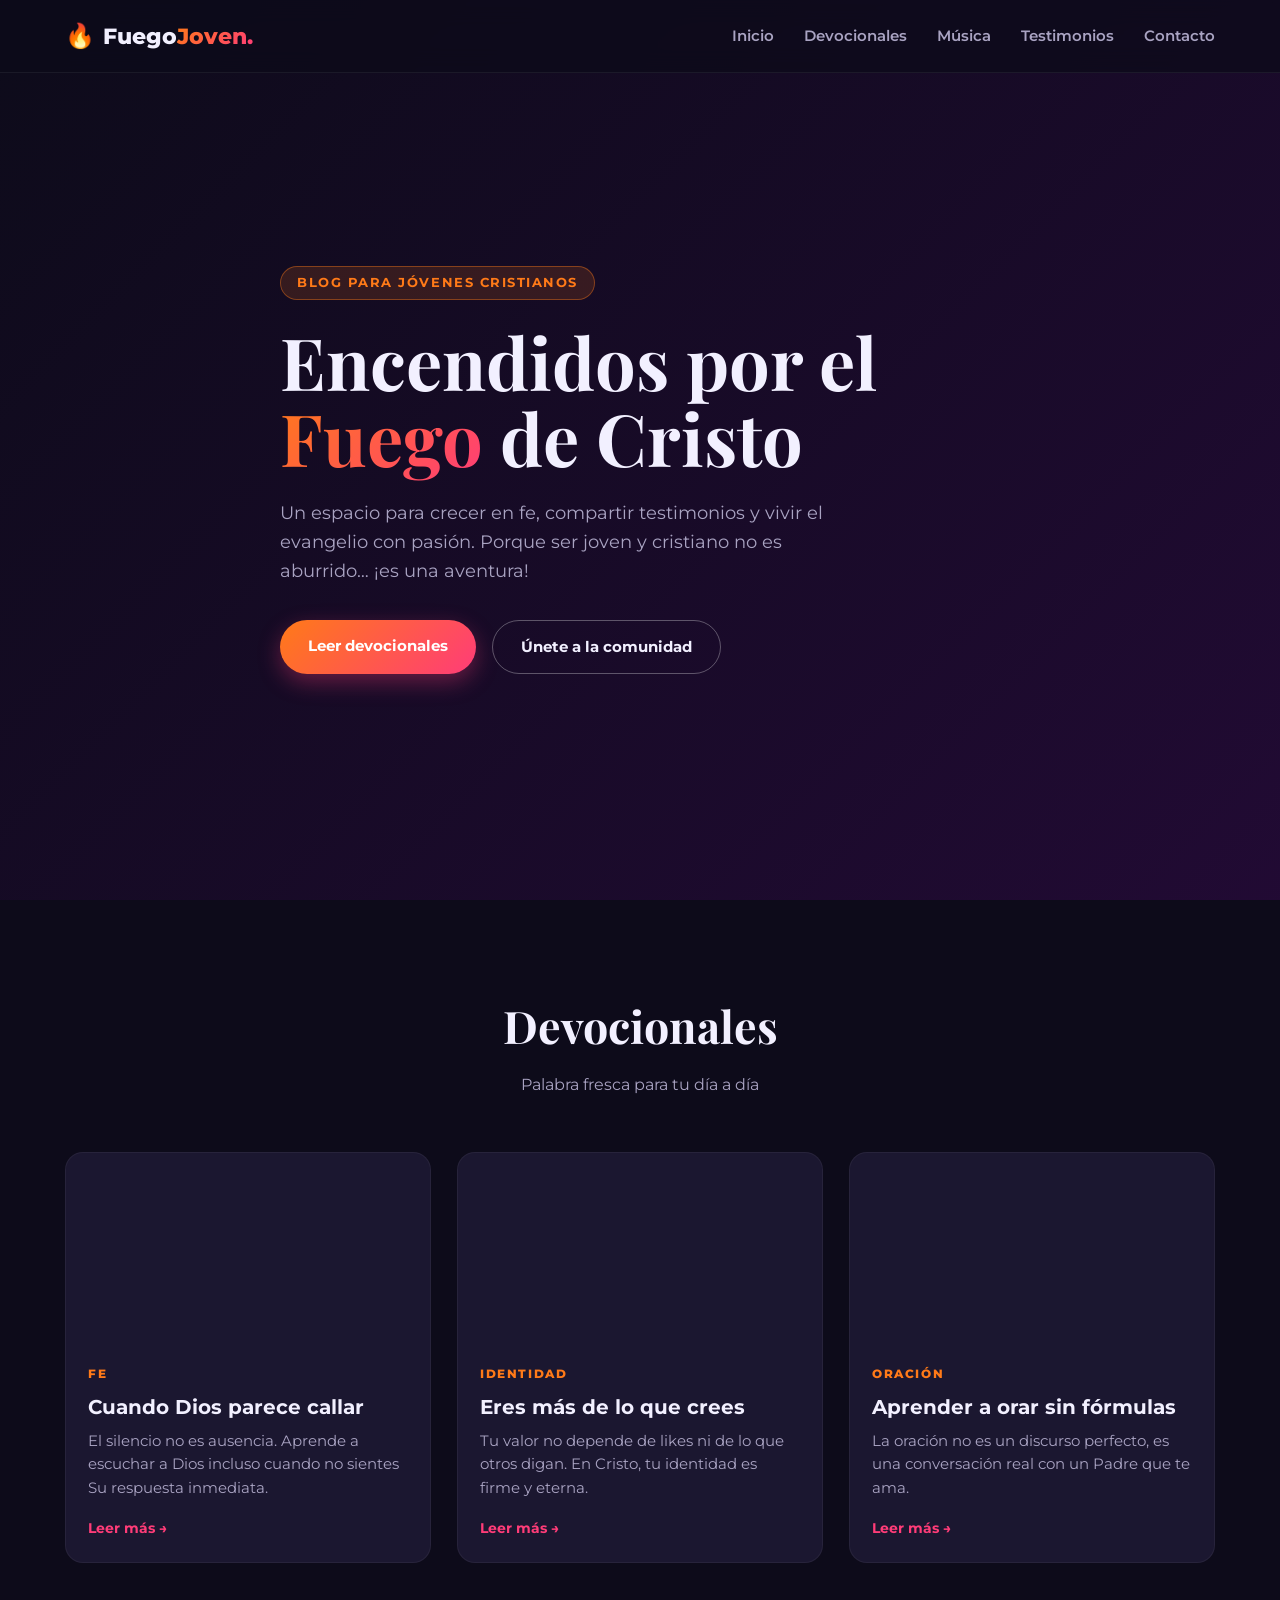
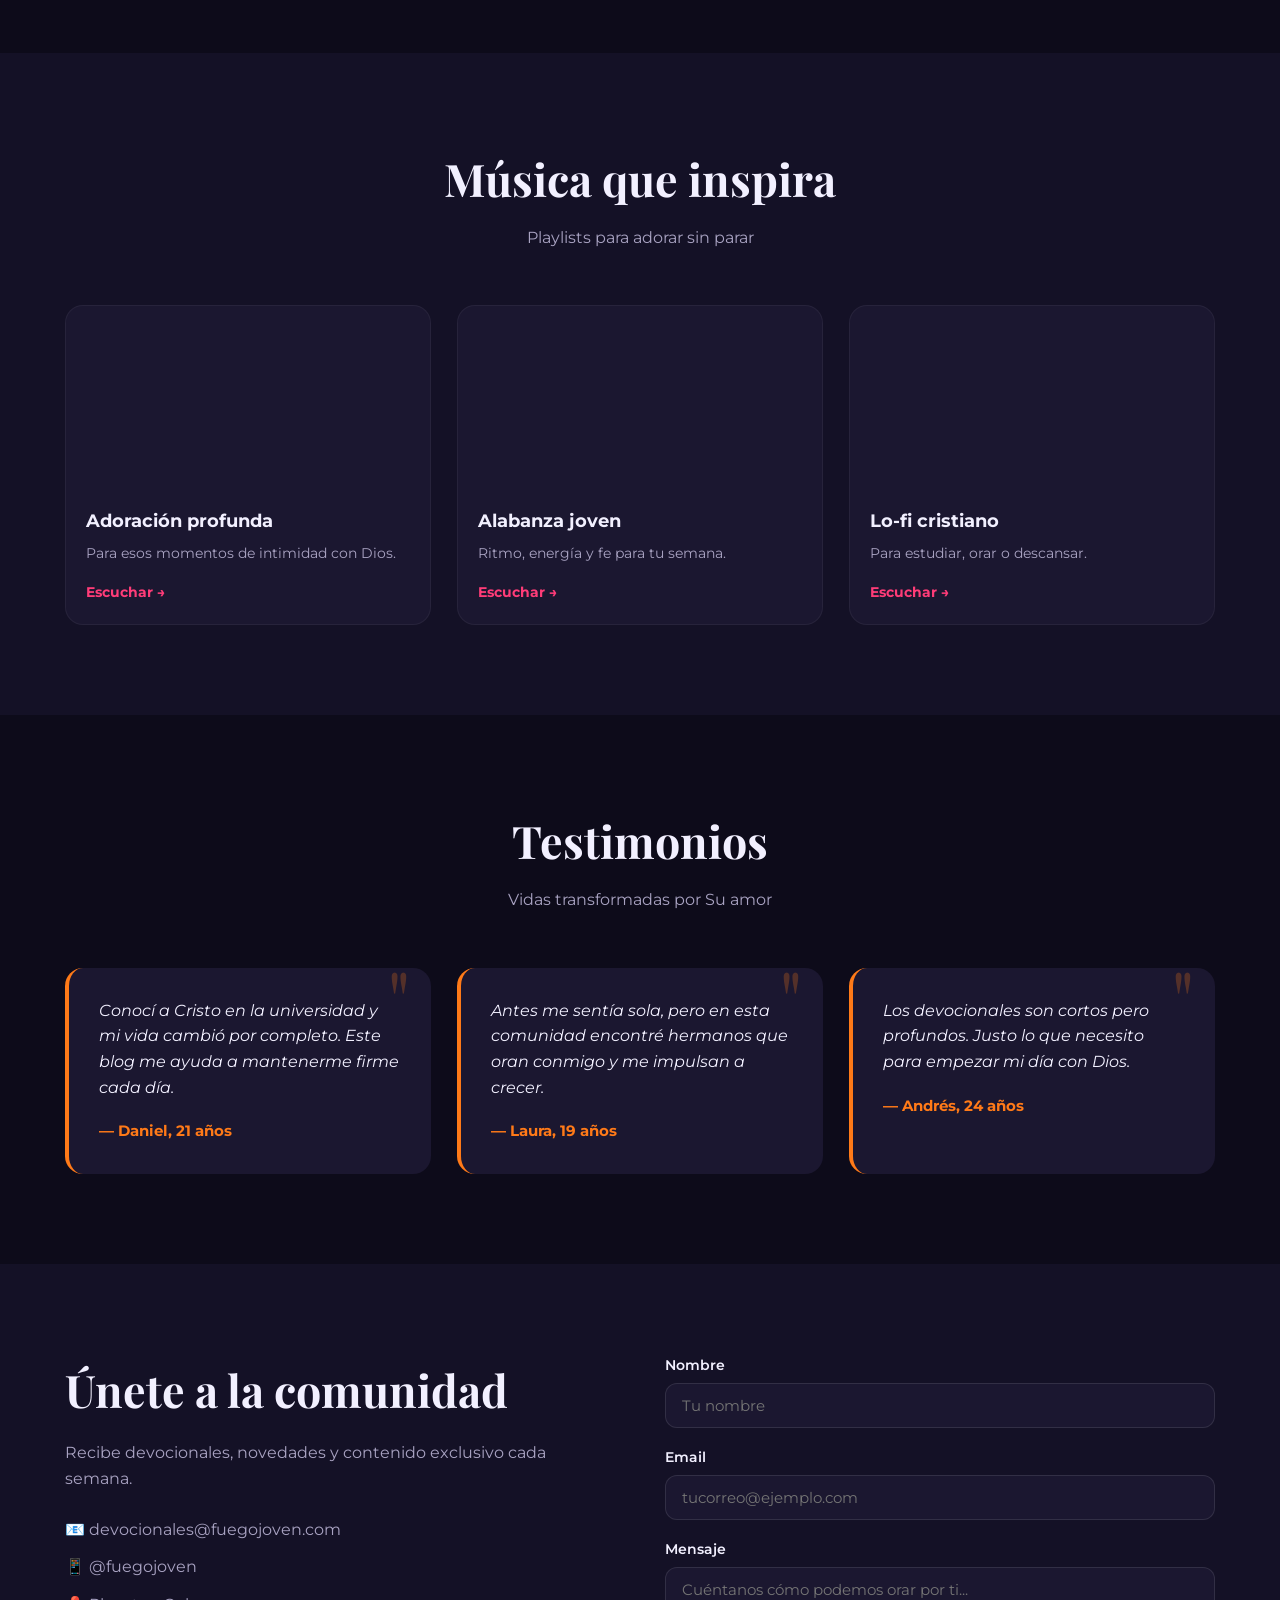
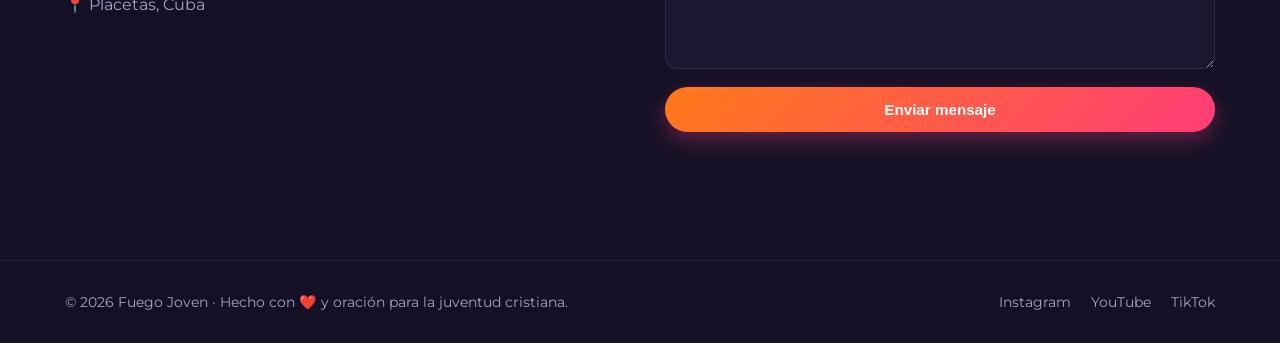
==== index.html @ 62aa9789 "subiendo" ====
<!DOCTYPE html>
<html lang="es">
<head>
  <meta charset="UTF-8" />
  <meta name="viewport" content="width=device-width, initial-scale=1.0" />
  <title>Fuego Joven | Blog Cristiano</title>
  <meta name="description" content="Blog para jóvenes cristianos apasionados por Cristo. Fe, música, devocionales y comunidad." />
  <link rel="preconnect" href="https://fonts.googleapis.com">
  <link href="https://fonts.googleapis.com/css2?family=Montserrat:wght@400;600;800&family=Playfair+Display:ital,wght@0,700;1,700&display=swap" rel="stylesheet">
  <link rel="stylesheet" href="css/styles.css" />
</head>
<body>

  <!-- ===== HEADER ===== -->
  <header class="header">
    <div class="container header__inner">
      <a href="#" class="logo">
        <span class="logo__icon">🔥</span>
        <span class="logo__text">Fuego<em>Joven.</em></span>
      </a>

      <nav class="nav" id="nav">
        <ul class="nav__list">
          <li><a href="#inicio">Inicio</a></li>
          <li><a href="#devocionales">Devocionales</a></li>
          <li><a href="#musica">Música</a></li>
          <li><a href="#testimonios">Testimonios</a></li>
          <li><a href="#contacto">Contacto</a></li>
        </ul>
      </nav>

      <button class="nav-toggle" id="navToggle" aria-label="Abrir menú">
        <span></span><span></span><span></span>
      </button>
    </div>
  </header>

  <!-- ===== HERO ===== -->
  <section class="hero" id="inicio">
    <div class="hero__overlay"></div>
    <div class="container hero__content">
      <p class="hero__tag">Blog para jóvenes cristianos</p>
      <h1 class="hero__title">Encendidos por el <span>Fuego</span> de Cristo</h1>
      <p class="hero__subtitle">
        Un espacio para crecer en fe, compartir testimonios y vivir el evangelio con pasión.
        Porque ser joven y cristiano no es aburrido… ¡es una aventura!
      </p>
      <div class="hero__actions">
        <a href="#devocionales" class="btn btn--primary">Leer devocionales</a>
        <a href="#contacto" class="btn btn--ghost">Únete a la comunidad</a>
      </div>
    </div>
  </section>

  <!-- ===== DEVOCIONALES ===== -->
  <section class="section" id="devocionales">
    <div class="container">
      <div class="section__head">
        <h2 class="section__title">Devocionales</h2>
        <p class="section__subtitle">Palabra fresca para tu día a día</p>
      </div>

      <div class="grid grid--cards" id="devocionalesGrid">
        <!-- Las tarjetas se cargan desde app.js -->
      </div>
    </div>
  </section>

  <!-- ===== MÚSICA ===== -->
  <section class="section section--alt" id="musica">
    <div class="container">
      <div class="section__head">
        <h2 class="section__title">Música que inspira</h2>
        <p class="section__subtitle">Playlists para adorar sin parar</p>
      </div>

      <div class="grid grid--music">
        <article class="music-card">
          <div class="music-card__cover" style="background-image:url('https://images.unsplash.com/photo-1511671782779-c97d3d27a1d4?w=600')"></div>
          <div class="music-card__body">
            <h3>Adoración profunda</h3>
            <p>Para esos momentos de intimidad con Dios.</p>
            <a href="#" class="link">Escuchar →</a>
          </div>
        </article>
        <article class="music-card">
          <div class="music-card__cover" style="background-image:url('https://images.unsplash.com/photo-1493225457124-a3eb161ffa5f?w=600')"></div>
          <div class="music-card__body">
            <h3>Alabanza joven</h3>
            <p>Ritmo, energía y fe para tu semana.</p>
            <a href="#" class="link">Escuchar →</a>
          </div>
        </article>
        <article class="music-card">
          <div class="music-card__cover" style="background-image:url('https://images.unsplash.com/photo-1470229722913-7c0e2dbbafd3?w=600')"></div>
          <div class="music-card__body">
            <h3>Lo-fi cristiano</h3>
            <p>Para estudiar, orar o descansar.</p>
            <a href="#" class="link">Escuchar →</a>
          </div>
        </article>
      </div>
    </div>
  </section>

  <!-- ===== TESTIMONIOS ===== -->
  <section class="section" id="testimonios">
    <div class="container">
      <div class="section__head">
        <h2 class="section__title">Testimonios</h2>
        <p class="section__subtitle">Vidas transformadas por Su amor</p>
      </div>

      <div class="testimonials" id="testimonials">
        <!-- Se generan desde app.js -->
      </div>
    </div>
  </section>

  <!-- ===== CONTACTO ===== -->
  <section class="section section--alt" id="contacto">
    <div class="container contact">
      <div class="contact__info">
        <h2 class="section__title">Únete a la comunidad</h2>
        <p>Recibe devocionales, novedades y contenido exclusivo cada semana.</p>
        <ul class="contact__list">
          <li>📧 devocionales@fuegojoven.com</li>
          <li>📱 @fuegojoven</li>
          <li>📍 Placetas, Cuba</li>
        </ul>
      </div>
      <form class="contact__form" id="contactForm">
        <label>
          Nombre
          <input type="text" name="nombre" placeholder="Tu nombre" required />
        </label>
        <label>
          Email
          <input type="email" name="email" placeholder="tucorreo@ejemplo.com" required />
        </label>
        <label>
          Mensaje
          <textarea name="mensaje" rows="4" placeholder="Cuéntanos cómo podemos orar por ti..." required></textarea>
        </label>
        <button type="submit" class="btn btn--primary">Enviar mensaje</button>
        <p class="form-message" id="formMessage"></p>
      </form>
    </div>
  </section>

  <!-- ===== FOOTER ===== -->
  <footer class="footer">
    <div class="container footer__inner">
      <p>© <span id="year"></span> Fuego Joven · Hecho con ❤️ y oración para la juventud cristiana.</p>
      <div class="footer__socials">
        <a href="#">Instagram</a>
        <a href="#">YouTube</a>
        <a href="#">TikTok</a>
      </div>
    </div>
  </footer>

  <script src="js/app.js"></script>
</body>
</html>
---- css/styles.css ----
/* ===== RESET & VARIABLES ===== */
*, *::before, *::after { margin: 0; padding: 0; box-sizing: border-box; }

:root {
  --bg: #0d0b1a;
  --bg-alt: #141126;
  --surface: #1b1730;
  --text: #f2f0ff;
  --muted: #a9a3c2;
  --primary: #ff7a18;
  --primary-2: #ff3c78;
  --accent: #6a5acd;
  --gradient: linear-gradient(135deg, #ff7a18, #ff3c78);
  --radius: 18px;
  --shadow: 0 12px 30px rgba(0,0,0,.35);
  --font-body: 'Montserrat', sans-serif;
  --font-display: 'Playfair Display', serif;
}

html { scroll-behavior: smooth; }

body {
  font-family: var(--font-body);
  background: var(--bg);
  color: var(--text);
  line-height: 1.6;
  overflow-x: hidden;
}

.container { width: min(1150px, 92%); margin: 0 auto; }
a { color: inherit; text-decoration: none; }
img { max-width: 100%; display: block; }

/* ===== HEADER ===== */
.header {
  position: fixed; top: 0; left: 0; right: 0; z-index: 100;
  background: rgba(13,11,26,.75);
  backdrop-filter: blur(12px);
  border-bottom: 1px solid rgba(255,255,255,.06);
}
.header__inner {
  display: flex; justify-content: space-between; align-items: center;
  height: 72px;
}
.logo { display: flex; align-items: center; gap: 8px; font-weight: 800; font-size: 1.35rem; }
.logo__icon { font-size: 1.5rem; }
.logo__text em { font-style: normal; background: var(--gradient); -webkit-background-clip: text; background-clip: text; color: transparent; }

.nav__list { display: flex; gap: 30px; list-style: none; }
.nav__list a { color: var(--muted); font-weight: 600; font-size: .95rem; transition: color .25s; }
.nav__list a:hover { color: var(--primary); }

.nav-toggle {
  display: none; background: none; border: none; cursor: pointer;
  flex-direction: column; gap: 5px; padding: 6px;
}
.nav-toggle span { width: 26px; height: 2.5px; background: var(--text); border-radius: 2px; transition: .3s; }

/* ===== HERO ===== */
.hero {
  min-height: 100vh;
  display: flex; align-items: center;
  position: relative;
  background: url('https://images.unsplash.com/photo-1519681393784-d120267933ba?w=1600') center/cover no-repeat;
}
.hero__overlay {
  position: absolute; inset: 0;
  background: linear-gradient(135deg, rgba(13,11,26,.92), rgba(40,10,60,.75));
}
.hero__content {
  position: relative; z-index: 2;
  padding-top: 120px; padding-bottom: 80px;
  max-width: 720px;
}
.hero__tag {
  display: inline-block;
  background: rgba(255,122,24,.15);
  border: 1px solid rgba(255,122,24,.4);
  color: var(--primary);
  padding: 6px 16px; border-radius: 999px;
  font-size: .8rem; font-weight: 700; letter-spacing: .12em; text-transform: uppercase;
  margin-bottom: 24px;
}
.hero__title {
  font-family: var(--font-display);
  font-size: clamp(2.4rem, 6vw, 4.5rem);
  line-height: 1.05; margin-bottom: 22px;
}
.hero__title span {
  background: var(--gradient);
  -webkit-background-clip: text; background-clip: text; color: transparent;
}
.hero__subtitle {
  color: var(--muted); font-size: 1.15rem; max-width: 560px; margin-bottom: 34px;
}
.hero__actions { display: flex; gap: 16px; flex-wrap: wrap; }

/* ===== BOTONES ===== */
.btn {
  display: inline-block; padding: 14px 28px; border-radius: 999px;
  font-weight: 700; font-size: .95rem; cursor: pointer; border: none;
  transition: transform .25s, box-shadow .25s, background .25s;
}
.btn--primary { background: var(--gradient); color: #fff; box-shadow: 0 8px 22px rgba(255,60,120,.35); }
.btn--primary:hover { transform: translateY(-3px); box-shadow: 0 12px 30px rgba(255,60,120,.5); }
.btn--ghost { border: 1.5px solid rgba(255,255,255,.3); color: var(--text); background: transparent; }
.btn--ghost:hover { background: rgba(255,255,255,.08); }

/* ===== SECCIONES ===== */
.section { padding: 90px 0; }
.section--alt { background: var(--bg-alt); }
.section__head { text-align: center; margin-bottom: 55px; }
.section__title {
  font-family: var(--font-display);
  font-size: clamp(1.9rem, 4vw, 2.8rem);
  margin-bottom: 10px;
}
.section__subtitle { color: var(--muted); }

/* ===== CARDS DEVOCIONALES ===== */
.grid--cards {
  display: grid; gap: 26px;
  grid-template-columns: repeat(auto-fit, minmax(280px, 1fr));
}
.card {
  background: var(--surface);
  border-radius: var(--radius);
  overflow: hidden;
  border: 1px solid rgba(255,255,255,.05);
  transition: transform .3s, box-shadow .3s;
  display: flex; flex-direction: column;
}
.card:hover { transform: translateY(-8px); box-shadow: var(--shadow); }
.card__img {
  height: 190px; background-size: cover; background-position: center;
  position: relative;
}
.card__img::after {
  content: ''; position: absolute; inset: 0;
  background: linear-gradient(to top, var(--surface), transparent 60%);
}
.card__body { padding: 22px; display: flex; flex-direction: column; gap: 10px; flex: 1; }
.card__category {
  font-size: .72rem; font-weight: 800; letter-spacing: .14em;
  text-transform: uppercase; color: var(--primary);
}
.card__title { font-size: 1.25rem; font-weight: 700; line-height: 1.3; }
.card__text { color: var(--muted); font-size: .93rem; flex: 1; }
.link {
  display: inline-block; font-weight: 700; color: var(--primary-2);
  font-size: .9rem; margin-top: 6px; transition: transform .25s;
}
.link:hover { transform: translateX(5px); }

/* ===== MÚSICA ===== */
.grid--music {
  display: grid; gap: 26px;
  grid-template-columns: repeat(auto-fit, minmax(260px, 1fr));
}
.music-card {
  background: var(--surface); border-radius: var(--radius); overflow: hidden;
  border: 1px solid rgba(255,255,255,.05); transition: transform .3s;
}
.music-card:hover { transform: translateY(-6px); }
.music-card__cover { height: 180px; background-size: cover; background-position: center; }
.music-card__body { padding: 20px; }
.music-card__body h3 { margin-bottom: 6px; font-size: 1.15rem; }
.music-card__body p { color: var(--muted); font-size: .9rem; margin-bottom: 10px; }

/* ===== TESTIMONIOS ===== */
.testimonials {
  display: grid; gap: 26px;
  grid-template-columns: repeat(auto-fit, minmax(280px, 1fr));
}
.testimonial {
  background: var(--surface); border-radius: var(--radius);
  padding: 30px; border-left: 4px solid var(--primary);
  position: relative;
}
.testimonial::before {
  content: '"'; font-family: var(--font-display);
  font-size: 5rem; color: var(--primary); opacity: .25;
  position: absolute; top: -10px; right: 20px; line-height: 1;
}
.testimonial__text { color: var(--text); font-style: italic; margin-bottom: 18px; }
.testimonial__author { font-weight: 700; color: var(--primary); font-size: .95rem; }

/* ===== CONTACTO ===== */
.contact {
  display: grid; gap: 50px; align-items: start;
  grid-template-columns: 1fr 1fr;
}
.contact__info p { color: var(--muted); margin: 15px 0 25px; }
.contact__list { list-style: none; display: flex; flex-direction: column; gap: 12px; color: var(--muted); }

.contact__form { display: flex; flex-direction: column; gap: 18px; }
.contact__form label { display: flex; flex-direction: column; gap: 6px; font-size: .9rem; font-weight: 600; }
.contact__form input, .contact__form textarea {
  background: var(--surface); border: 1px solid rgba(255,255,255,.1);
  border-radius: 12px; padding: 12px 16px; color: var(--text);
  font-family: inherit; font-size: .95rem; resize: vertical;
  transition: border-color .25s;
}
.contact__form input:focus, .contact__form textarea:focus {
  outline: none; border-color: var(--primary);
}
.form-message { font-size: .9rem; color: var(--primary); min-height: 20px; }

/* ===== FOOTER ===== */
.footer { background: var(--bg-alt); padding: 30px 0; border-top: 1px solid rgba(255,255,255,.06); }
.footer__inner {
  display: flex; justify-content: space-between; flex-wrap: wrap; gap: 15px;
  color: var(--muted); font-size: .88rem;
}
.footer__socials { display: flex; gap: 20px; }
.footer__socials a { transition: color .25s; }
.footer__socials a:hover { color: var(--primary); }

/* ===== RESPONSIVE ===== */
@media (max-width: 850px) {
  .contact { grid-template-columns: 1fr; }
}

@media (max-width: 720px) {
  .nav-toggle { display: flex; }
  .nav {
    position: fixed; top: 72px; left: 0; right: 0;
    background: var(--bg-alt);
    max-height: 0; overflow: hidden; transition: max-height .4s ease;
  }
  .nav.open { max-height: 400px; }
  .nav__list { flex-direction: column; padding: 20px 8%; gap: 18px; }
  .hero__content { padding-top: 100px; }
}
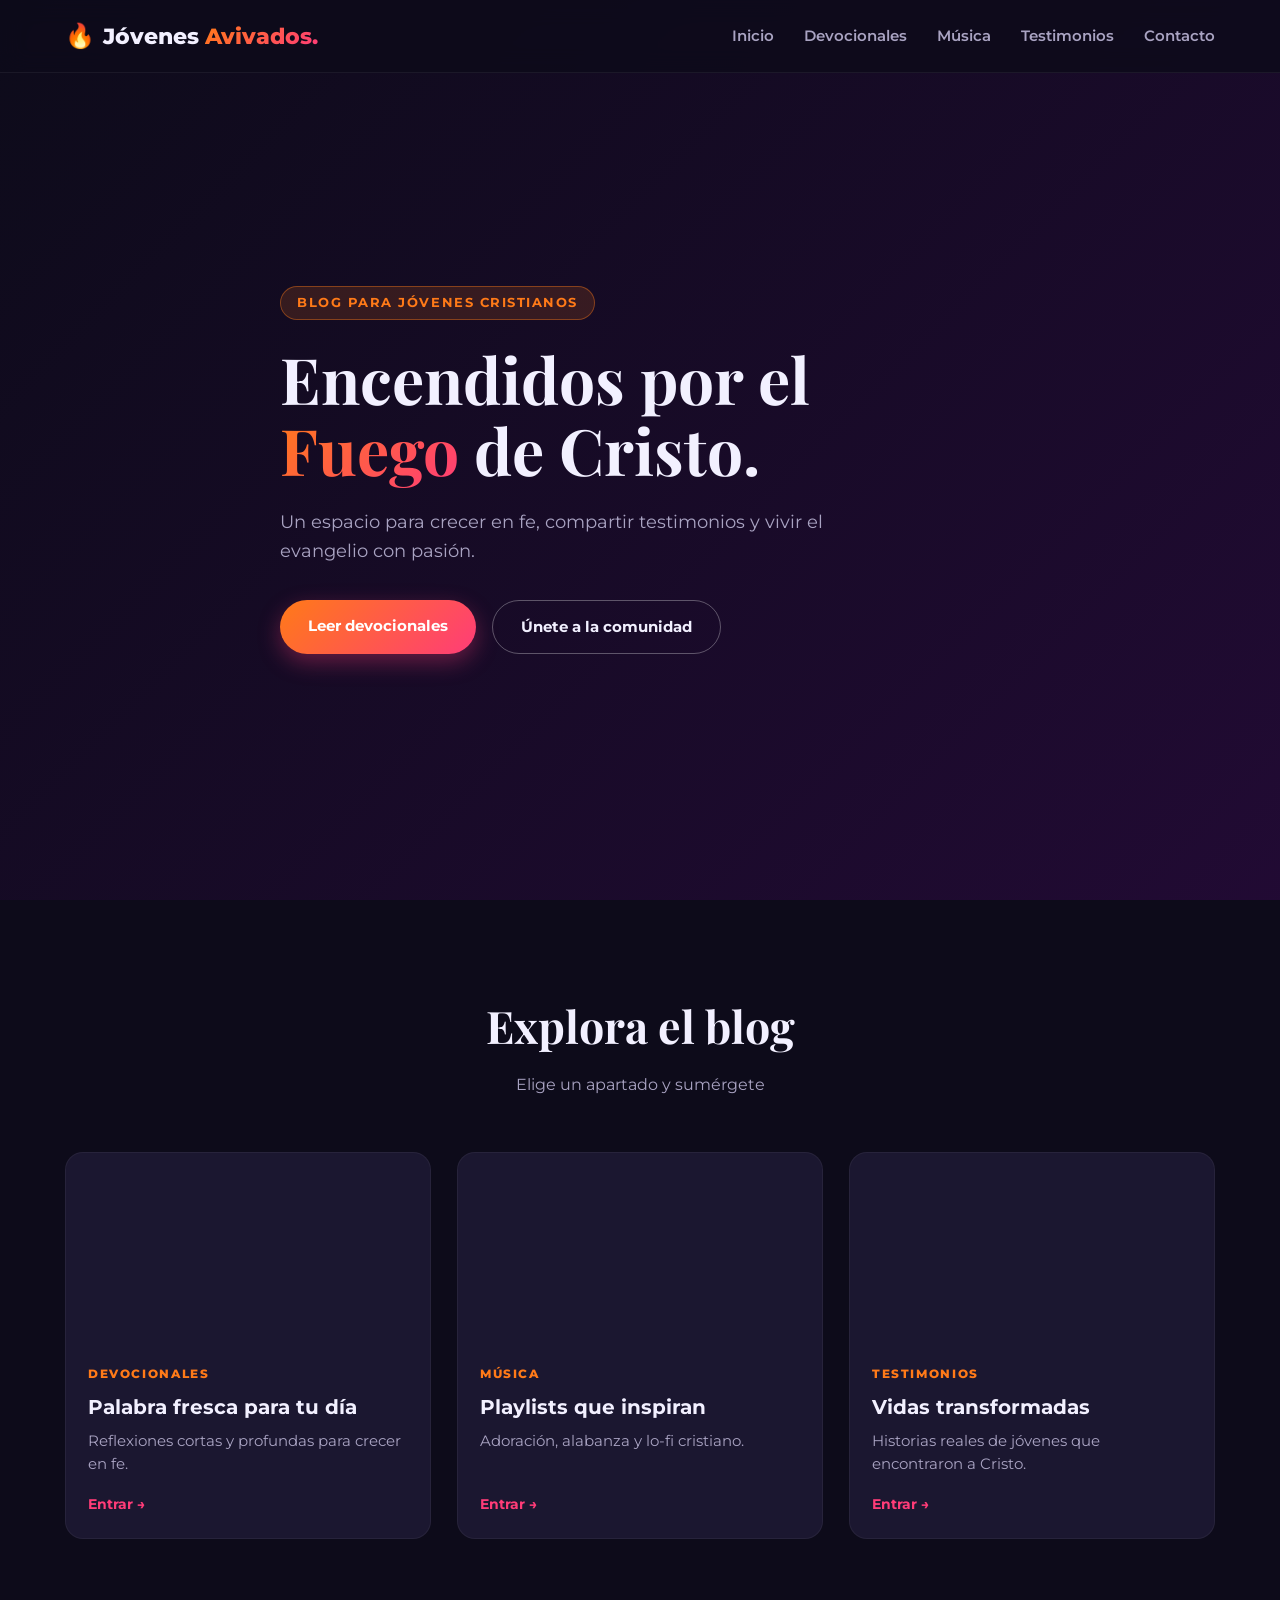
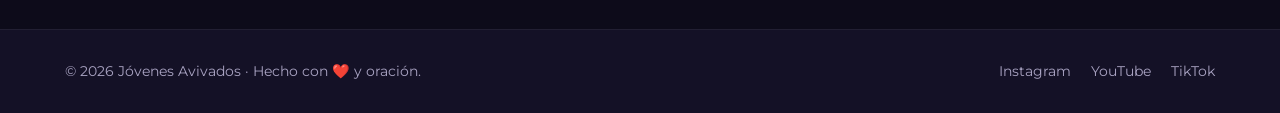
==== commit fe87d783: "actualizaciones" ====
--- a/index.html
+++ b/index.html
@@ -3,159 +3,91 @@
 <head>
   <meta charset="UTF-8" />
   <meta name="viewport" content="width=device-width, initial-scale=1.0" />
-  <title>Fuego Joven | Blog Cristiano</title>
-  <meta name="description" content="Blog para jóvenes cristianos apasionados por Cristo. Fe, música, devocionales y comunidad." />
-  <link rel="preconnect" href="https://fonts.googleapis.com">
+  <title>Jóvenes Avivados | Blog Cristiano</title>
   <link href="https://fonts.googleapis.com/css2?family=Montserrat:wght@400;600;800&family=Playfair+Display:ital,wght@0,700;1,700&display=swap" rel="stylesheet">
   <link rel="stylesheet" href="css/styles.css" />
 </head>
 <body>
 
-  <!-- ===== HEADER ===== -->
   <header class="header">
     <div class="container header__inner">
-      <a href="#" class="logo">
+      <a href="index.html" class="logo">
         <span class="logo__icon">🔥</span>
-        <span class="logo__text">Fuego<em>Joven.</em></span>
+        <span class="logo__text">Jóvenes <em>Avivados.</em></span>
       </a>
-
       <nav class="nav" id="nav">
         <ul class="nav__list">
-          <li><a href="#inicio">Inicio</a></li>
-          <li><a href="#devocionales">Devocionales</a></li>
-          <li><a href="#musica">Música</a></li>
-          <li><a href="#testimonios">Testimonios</a></li>
-          <li><a href="#contacto">Contacto</a></li>
+          <li><a href="index.html">Inicio</a></li>
+          <li><a href="devocionales.html">Devocionales</a></li>
+          <li><a href="musica.html">Música</a></li>
+          <li><a href="testimonios.html">Testimonios</a></li>
+          <li><a href="contacto.html">Contacto</a></li>
         </ul>
       </nav>
-
-      <button class="nav-toggle" id="navToggle" aria-label="Abrir menú">
+      <button class="nav-toggle" id="navToggle" aria-label="Menú">
         <span></span><span></span><span></span>
       </button>
     </div>
   </header>
 
-  <!-- ===== HERO ===== -->
-  <section class="hero" id="inicio">
+  <section class="hero">
     <div class="hero__overlay"></div>
     <div class="container hero__content">
       <p class="hero__tag">Blog para jóvenes cristianos</p>
-      <h1 class="hero__title">Encendidos por el <span>Fuego</span> de Cristo</h1>
+      <h1 class="hero__title">Encendidos por el <span>Fuego</span> de Cristo.</h1>
       <p class="hero__subtitle">
         Un espacio para crecer en fe, compartir testimonios y vivir el evangelio con pasión.
-        Porque ser joven y cristiano no es aburrido… ¡es una aventura!
       </p>
       <div class="hero__actions">
-        <a href="#devocionales" class="btn btn--primary">Leer devocionales</a>
-        <a href="#contacto" class="btn btn--ghost">Únete a la comunidad</a>
+        <a href="devocionales.html" class="btn btn--primary">Leer devocionales</a>
+        <a href="contacto.html" class="btn btn--ghost">Únete a la comunidad</a>
       </div>
     </div>
   </section>
 
-  <!-- ===== DEVOCIONALES ===== -->
-  <section class="section" id="devocionales">
+  <section class="section">
     <div class="container">
       <div class="section__head">
-        <h2 class="section__title">Devocionales</h2>
-        <p class="section__subtitle">Palabra fresca para tu día a día</p>
+        <h2 class="section__title">Explora el blog</h2>
+        <p class="section__subtitle">Elige un apartado y sumérgete</p>
       </div>
-
-      <div class="grid grid--cards" id="devocionalesGrid">
-        <!-- Las tarjetas se cargan desde app.js -->
+      <div class="grid grid--cards">
+        <a href="devocionales.html" class="card card--link">
+          <div class="card__img" style="background-image:url('https://images.unsplash.com/photo-1504052434569-70ad5836ab65?w=800')"></div>
+          <div class="card__body">
+            <span class="card__category">Devocionales</span>
+            <h3 class="card__title">Palabra fresca para tu día</h3>
+            <p class="card__text">Reflexiones cortas y profundas para crecer en fe.</p>
+            <span class="link">Entrar →</span>
+          </div>
+        </a>
+        <a href="musica.html" class="card card--link">
+          <div class="card__img" style="background-image:url('https://images.unsplash.com/photo-1511671782779-c97d3d27a1d4?w=800')"></div>
+          <div class="card__body">
+            <span class="card__category">Música</span>
+            <h3 class="card__title">Playlists que inspiran</h3>
+            <p class="card__text">Adoración, alabanza y lo-fi cristiano.</p>
+            <span class="link">Entrar →</span>
+          </div>
+        </a>
+        <a href="testimonios.html" class="card card--link">
+          <div class="card__img" style="background-image:url('https://images.unsplash.com/photo-1529333166437-7750a6dd5a70?w=800')"></div>
+          <div class="card__body">
+            <span class="card__category">Testimonios</span>
+            <h3 class="card__title">Vidas transformadas</h3>
+            <p class="card__text">Historias reales de jóvenes que encontraron a Cristo.</p>
+            <span class="link">Entrar →</span>
+          </div>
+        </a>
       </div>
     </div>
   </section>
 
-  <!-- ===== MÚSICA ===== -->
-  <section class="section section--alt" id="musica">
-    <div class="container">
-      <div class="section__head">
-        <h2 class="section__title">Música que inspira</h2>
-        <p class="section__subtitle">Playlists para adorar sin parar</p>
-      </div>
-
-      <div class="grid grid--music">
-        <article class="music-card">
-          <div class="music-card__cover" style="background-image:url('https://images.unsplash.com/photo-1511671782779-c97d3d27a1d4?w=600')"></div>
-          <div class="music-card__body">
-            <h3>Adoración profunda</h3>
-            <p>Para esos momentos de intimidad con Dios.</p>
-            <a href="#" class="link">Escuchar →</a>
-          </div>
-        </article>
-        <article class="music-card">
-          <div class="music-card__cover" style="background-image:url('https://images.unsplash.com/photo-1493225457124-a3eb161ffa5f?w=600')"></div>
-          <div class="music-card__body">
-            <h3>Alabanza joven</h3>
-            <p>Ritmo, energía y fe para tu semana.</p>
-            <a href="#" class="link">Escuchar →</a>
-          </div>
-        </article>
-        <article class="music-card">
-          <div class="music-card__cover" style="background-image:url('https://images.unsplash.com/photo-1470229722913-7c0e2dbbafd3?w=600')"></div>
-          <div class="music-card__body">
-            <h3>Lo-fi cristiano</h3>
-            <p>Para estudiar, orar o descansar.</p>
-            <a href="#" class="link">Escuchar →</a>
-          </div>
-        </article>
-      </div>
-    </div>
-  </section>
-
-  <!-- ===== TESTIMONIOS ===== -->
-  <section class="section" id="testimonios">
-    <div class="container">
-      <div class="section__head">
-        <h2 class="section__title">Testimonios</h2>
-        <p class="section__subtitle">Vidas transformadas por Su amor</p>
-      </div>
-
-      <div class="testimonials" id="testimonials">
-        <!-- Se generan desde app.js -->
-      </div>
-    </div>
-  </section>
-
-  <!-- ===== CONTACTO ===== -->
-  <section class="section section--alt" id="contacto">
-    <div class="container contact">
-      <div class="contact__info">
-        <h2 class="section__title">Únete a la comunidad</h2>
-        <p>Recibe devocionales, novedades y contenido exclusivo cada semana.</p>
-        <ul class="contact__list">
-          <li>📧 devocionales@fuegojoven.com</li>
-          <li>📱 @fuegojoven</li>
-          <li>📍 Placetas, Cuba</li>
-        </ul>
-      </div>
-      <form class="contact__form" id="contactForm">
-        <label>
-          Nombre
-          <input type="text" name="nombre" placeholder="Tu nombre" required />
-        </label>
-        <label>
-          Email
-          <input type="email" name="email" placeholder="tucorreo@ejemplo.com" required />
-        </label>
-        <label>
-          Mensaje
-          <textarea name="mensaje" rows="4" placeholder="Cuéntanos cómo podemos orar por ti..." required></textarea>
-        </label>
-        <button type="submit" class="btn btn--primary">Enviar mensaje</button>
-        <p class="form-message" id="formMessage"></p>
-      </form>
-    </div>
-  </section>
-
-  <!-- ===== FOOTER ===== -->
   <footer class="footer">
     <div class="container footer__inner">
-      <p>© <span id="year"></span> Fuego Joven · Hecho con ❤️ y oración para la juventud cristiana.</p>
+      <p>© <span id="year"></span> Jóvenes Avivados · Hecho con ❤️ y oración.</p>
       <div class="footer__socials">
-        <a href="#">Instagram</a>
-        <a href="#">YouTube</a>
-        <a href="#">TikTok</a>
+        <a href="#">Instagram</a><a href="#">YouTube</a><a href="#">TikTok</a>
       </div>
     </div>
   </footer>
--- a/css/styles.css
+++ b/css/styles.css
@@ -1,5 +1,11 @@
 /* ===== RESET & VARIABLES ===== */
-*, *::before, *::after { margin: 0; padding: 0; box-sizing: border-box; }
+*,
+*::before,
+*::after {
+  margin: 0;
+  padding: 0;
+  box-sizing: border-box;
+}
 
 :root {
   --bg: #0d0b1a;
@@ -12,12 +18,14 @@
   --accent: #6a5acd;
   --gradient: linear-gradient(135deg, #ff7a18, #ff3c78);
   --radius: 18px;
-  --shadow: 0 12px 30px rgba(0,0,0,.35);
+  --shadow: 0 12px 30px rgba(0, 0, 0, 0.35);
   --font-body: 'Montserrat', sans-serif;
   --font-display: 'Playfair Display', serif;
 }
 
-html { scroll-behavior: smooth; }
+html {
+  scroll-behavior: smooth;
+}
 
 body {
   font-family: var(--font-body);
@@ -27,208 +35,645 @@
   overflow-x: hidden;
 }
 
-.container { width: min(1150px, 92%); margin: 0 auto; }
-a { color: inherit; text-decoration: none; }
-img { max-width: 100%; display: block; }
+.container {
+  width: 92%;
+  max-width: 1150px;
+  margin: 0 auto;
+}
+
+a {
+  color: inherit;
+  text-decoration: none;
+}
+
+img {
+  max-width: 100%;
+  display: block;
+}
 
 /* ===== HEADER ===== */
 .header {
-  position: fixed; top: 0; left: 0; right: 0; z-index: 100;
-  background: rgba(13,11,26,.75);
+  position: fixed;
+  top: 0;
+  left: 0;
+  right: 0;
+  z-index: 100;
+  background: rgba(13, 11, 26, 0.85);
+  -webkit-backdrop-filter: blur(12px);
   backdrop-filter: blur(12px);
-  border-bottom: 1px solid rgba(255,255,255,.06);
-}
+  border-bottom: 1px solid rgba(255, 255, 255, 0.06);
+}
+
 .header__inner {
-  display: flex; justify-content: space-between; align-items: center;
+  display: flex;
+  justify-content: space-between;
+  align-items: center;
   height: 72px;
 }
-.logo { display: flex; align-items: center; gap: 8px; font-weight: 800; font-size: 1.35rem; }
-.logo__icon { font-size: 1.5rem; }
-.logo__text em { font-style: normal; background: var(--gradient); -webkit-background-clip: text; background-clip: text; color: transparent; }
-
-.nav__list { display: flex; gap: 30px; list-style: none; }
-.nav__list a { color: var(--muted); font-weight: 600; font-size: .95rem; transition: color .25s; }
-.nav__list a:hover { color: var(--primary); }
+
+.logo {
+  display: flex;
+  align-items: center;
+  gap: 8px;
+  font-weight: 800;
+  font-size: 1.35rem;
+}
+
+.logo__icon {
+  font-size: 1.5rem;
+}
+
+.logo__text em {
+  font-style: normal;
+  background: var(--gradient);
+  -webkit-background-clip: text;
+  background-clip: text;
+  color: transparent;
+}
+
+.nav__list {
+  display: flex;
+  gap: 30px;
+  list-style: none;
+}
+
+.nav__list a {
+  color: var(--muted);
+  font-weight: 600;
+  font-size: 0.95rem;
+  transition: color 0.25s ease;
+}
+
+.nav__list a:hover {
+  color: var(--primary);
+}
 
 .nav-toggle {
-  display: none; background: none; border: none; cursor: pointer;
-  flex-direction: column; gap: 5px; padding: 6px;
-}
-.nav-toggle span { width: 26px; height: 2.5px; background: var(--text); border-radius: 2px; transition: .3s; }
+  display: none;
+  background: none;
+  border: none;
+  cursor: pointer;
+  flex-direction: column;
+  gap: 5px;
+  padding: 6px;
+}
+
+.nav-toggle span {
+  width: 26px;
+  height: 3px;
+  background: var(--text);
+  border-radius: 2px;
+  transition: 0.3s ease;
+}
 
 /* ===== HERO ===== */
 .hero {
   min-height: 100vh;
-  display: flex; align-items: center;
+  display: flex;
+  align-items: center;
   position: relative;
-  background: url('https://images.unsplash.com/photo-1519681393784-d120267933ba?w=1600') center/cover no-repeat;
-}
+  background: url('https://images.unsplash.com/photo-1519681393784-d120267933ba?w=1600') center / cover no-repeat;
+}
+
 .hero__overlay {
-  position: absolute; inset: 0;
-  background: linear-gradient(135deg, rgba(13,11,26,.92), rgba(40,10,60,.75));
-}
+  position: absolute;
+  top: 0;
+  right: 0;
+  bottom: 0;
+  left: 0;
+  background: linear-gradient(135deg, rgba(13, 11, 26, 0.92), rgba(40, 10, 60, 0.75));
+}
+
 .hero__content {
-  position: relative; z-index: 2;
-  padding-top: 120px; padding-bottom: 80px;
+  position: relative;
+  z-index: 2;
+  padding-top: 120px;
+  padding-bottom: 80px;
   max-width: 720px;
 }
+
 .hero__tag {
   display: inline-block;
-  background: rgba(255,122,24,.15);
-  border: 1px solid rgba(255,122,24,.4);
-  color: var(--primary);
-  padding: 6px 16px; border-radius: 999px;
-  font-size: .8rem; font-weight: 700; letter-spacing: .12em; text-transform: uppercase;
+  background: rgba(255, 122, 24, 0.15);
+  border: 1px solid rgba(255, 122, 24, 0.4);
+  color: var(--primary);
+  padding: 6px 16px;
+  border-radius: 999px;
+  font-size: 0.8rem;
+  font-weight: 700;
+  letter-spacing: 0.12em;
+  text-transform: uppercase;
   margin-bottom: 24px;
 }
+
 .hero__title {
   font-family: var(--font-display);
-  font-size: clamp(2.4rem, 6vw, 4.5rem);
-  line-height: 1.05; margin-bottom: 22px;
-}
+  font-size: 2.6rem;
+  line-height: 1.1;
+  margin-bottom: 22px;
+}
+
 .hero__title span {
   background: var(--gradient);
-  -webkit-background-clip: text; background-clip: text; color: transparent;
-}
+  -webkit-background-clip: text;
+  background-clip: text;
+  color: transparent;
+}
+
 .hero__subtitle {
-  color: var(--muted); font-size: 1.15rem; max-width: 560px; margin-bottom: 34px;
-}
-.hero__actions { display: flex; gap: 16px; flex-wrap: wrap; }
+  color: var(--muted);
+  font-size: 1.1rem;
+  max-width: 560px;
+  margin-bottom: 34px;
+}
+
+.hero__actions {
+  display: flex;
+  gap: 16px;
+  flex-wrap: wrap;
+}
+
+@media (min-width: 768px) {
+  .hero__title {
+    font-size: 4rem;
+  }
+  .hero__subtitle {
+    font-size: 1.15rem;
+  }
+}
 
 /* ===== BOTONES ===== */
 .btn {
-  display: inline-block; padding: 14px 28px; border-radius: 999px;
-  font-weight: 700; font-size: .95rem; cursor: pointer; border: none;
-  transition: transform .25s, box-shadow .25s, background .25s;
-}
-.btn--primary { background: var(--gradient); color: #fff; box-shadow: 0 8px 22px rgba(255,60,120,.35); }
-.btn--primary:hover { transform: translateY(-3px); box-shadow: 0 12px 30px rgba(255,60,120,.5); }
-.btn--ghost { border: 1.5px solid rgba(255,255,255,.3); color: var(--text); background: transparent; }
-.btn--ghost:hover { background: rgba(255,255,255,.08); }
+  display: inline-block;
+  padding: 14px 28px;
+  border-radius: 999px;
+  font-weight: 700;
+  font-size: 0.95rem;
+  cursor: pointer;
+  border: none;
+  transition: transform 0.25s ease, box-shadow 0.25s ease, background 0.25s ease;
+}
+
+.btn--primary {
+  background: var(--gradient);
+  color: #fff;
+  box-shadow: 0 8px 22px rgba(255, 60, 120, 0.35);
+}
+
+.btn--primary:hover {
+  transform: translateY(-3px);
+  box-shadow: 0 12px 30px rgba(255, 60, 120, 0.5);
+}
+
+.btn--ghost {
+  border: 1.5px solid rgba(255, 255, 255, 0.3);
+  color: var(--text);
+  background: transparent;
+}
+
+.btn--ghost:hover {
+  background: rgba(255, 255, 255, 0.08);
+}
 
 /* ===== SECCIONES ===== */
-.section { padding: 90px 0; }
-.section--alt { background: var(--bg-alt); }
-.section__head { text-align: center; margin-bottom: 55px; }
+.section {
+  padding: 90px 0;
+}
+
+.section--alt {
+  background: var(--bg-alt);
+}
+
+.section__head {
+  text-align: center;
+  margin-bottom: 55px;
+}
+
 .section__title {
   font-family: var(--font-display);
-  font-size: clamp(1.9rem, 4vw, 2.8rem);
+  font-size: 2rem;
   margin-bottom: 10px;
 }
-.section__subtitle { color: var(--muted); }
+
+.section__subtitle {
+  color: var(--muted);
+}
+
+@media (min-width: 768px) {
+  .section__title {
+    font-size: 2.8rem;
+  }
+}
 
 /* ===== CARDS DEVOCIONALES ===== */
 .grid--cards {
-  display: grid; gap: 26px;
+  display: grid;
+  gap: 26px;
   grid-template-columns: repeat(auto-fit, minmax(280px, 1fr));
 }
+
 .card {
   background: var(--surface);
   border-radius: var(--radius);
   overflow: hidden;
-  border: 1px solid rgba(255,255,255,.05);
-  transition: transform .3s, box-shadow .3s;
-  display: flex; flex-direction: column;
-}
-.card:hover { transform: translateY(-8px); box-shadow: var(--shadow); }
+  border: 1px solid rgba(255, 255, 255, 0.05);
+  transition: transform 0.3s ease, box-shadow 0.3s ease;
+  display: flex;
+  flex-direction: column;
+}
+
+.card:hover {
+  transform: translateY(-8px);
+  box-shadow: var(--shadow);
+}
+
 .card__img {
-  height: 190px; background-size: cover; background-position: center;
+  height: 190px;
+  background-size: cover;
+  background-position: center;
   position: relative;
 }
+
 .card__img::after {
-  content: ''; position: absolute; inset: 0;
-  background: linear-gradient(to top, var(--surface), transparent 60%);
-}
-.card__body { padding: 22px; display: flex; flex-direction: column; gap: 10px; flex: 1; }
+  content: '';
+  position: absolute;
+  top: 0;
+  right: 0;
+  bottom: 0;
+  left: 0;
+  background: linear-gradient(to top, var(--surface), rgba(0, 0, 0, 0) 60%);
+}
+
+.card__body {
+  padding: 22px;
+  display: flex;
+  flex-direction: column;
+  gap: 10px;
+  flex: 1;
+}
+
 .card__category {
-  font-size: .72rem; font-weight: 800; letter-spacing: .14em;
-  text-transform: uppercase; color: var(--primary);
-}
-.card__title { font-size: 1.25rem; font-weight: 700; line-height: 1.3; }
-.card__text { color: var(--muted); font-size: .93rem; flex: 1; }
+  font-size: 0.72rem;
+  font-weight: 800;
+  letter-spacing: 0.14em;
+  text-transform: uppercase;
+  color: var(--primary);
+}
+
+.card__title {
+  font-size: 1.25rem;
+  font-weight: 700;
+  line-height: 1.3;
+}
+
+.card__text {
+  color: var(--muted);
+  font-size: 0.93rem;
+  flex: 1;
+}
+
 .link {
-  display: inline-block; font-weight: 700; color: var(--primary-2);
-  font-size: .9rem; margin-top: 6px; transition: transform .25s;
-}
-.link:hover { transform: translateX(5px); }
+  display: inline-block;
+  font-weight: 700;
+  color: var(--primary-2);
+  font-size: 0.9rem;
+  margin-top: 6px;
+  transition: transform 0.25s ease;
+}
+
+.link:hover {
+  transform: translateX(5px);
+}
 
 /* ===== MÚSICA ===== */
 .grid--music {
-  display: grid; gap: 26px;
+  display: grid;
+  gap: 26px;
   grid-template-columns: repeat(auto-fit, minmax(260px, 1fr));
 }
+
 .music-card {
-  background: var(--surface); border-radius: var(--radius); overflow: hidden;
-  border: 1px solid rgba(255,255,255,.05); transition: transform .3s;
-}
-.music-card:hover { transform: translateY(-6px); }
-.music-card__cover { height: 180px; background-size: cover; background-position: center; }
-.music-card__body { padding: 20px; }
-.music-card__body h3 { margin-bottom: 6px; font-size: 1.15rem; }
-.music-card__body p { color: var(--muted); font-size: .9rem; margin-bottom: 10px; }
+  background: var(--surface);
+  border-radius: var(--radius);
+  overflow: hidden;
+  border: 1px solid rgba(255, 255, 255, 0.05);
+  transition: transform 0.3s ease;
+}
+
+.music-card:hover {
+  transform: translateY(-6px);
+}
+
+.music-card__cover {
+  height: 180px;
+  background-size: cover;
+  background-position: center;
+}
+
+.music-card__body {
+  padding: 20px;
+}
+
+.music-card__body h3 {
+  margin-bottom: 6px;
+  font-size: 1.15rem;
+}
+
+.music-card__body p {
+  color: var(--muted);
+  font-size: 0.9rem;
+  margin-bottom: 10px;
+}
 
 /* ===== TESTIMONIOS ===== */
 .testimonials {
-  display: grid; gap: 26px;
+  display: grid;
+  gap: 26px;
   grid-template-columns: repeat(auto-fit, minmax(280px, 1fr));
 }
+
 .testimonial {
-  background: var(--surface); border-radius: var(--radius);
-  padding: 30px; border-left: 4px solid var(--primary);
+  background: var(--surface);
+  border-radius: var(--radius);
+  padding: 30px;
+  border-left: 4px solid var(--primary);
   position: relative;
 }
+
 .testimonial::before {
-  content: '"'; font-family: var(--font-display);
-  font-size: 5rem; color: var(--primary); opacity: .25;
-  position: absolute; top: -10px; right: 20px; line-height: 1;
-}
-.testimonial__text { color: var(--text); font-style: italic; margin-bottom: 18px; }
-.testimonial__author { font-weight: 700; color: var(--primary); font-size: .95rem; }
+  content: '"';
+  font-family: var(--font-display);
+  font-size: 5rem;
+  color: var(--primary);
+  opacity: 0.25;
+  position: absolute;
+  top: -10px;
+  right: 20px;
+  line-height: 1;
+}
+
+.testimonial__text {
+  color: var(--text);
+  font-style: italic;
+  margin-bottom: 18px;
+}
+
+.testimonial__author {
+  font-weight: 700;
+  color: var(--primary);
+  font-size: 0.95rem;
+}
 
 /* ===== CONTACTO ===== */
 .contact {
-  display: grid; gap: 50px; align-items: start;
-  grid-template-columns: 1fr 1fr;
-}
-.contact__info p { color: var(--muted); margin: 15px 0 25px; }
-.contact__list { list-style: none; display: flex; flex-direction: column; gap: 12px; color: var(--muted); }
-
-.contact__form { display: flex; flex-direction: column; gap: 18px; }
-.contact__form label { display: flex; flex-direction: column; gap: 6px; font-size: .9rem; font-weight: 600; }
-.contact__form input, .contact__form textarea {
-  background: var(--surface); border: 1px solid rgba(255,255,255,.1);
-  border-radius: 12px; padding: 12px 16px; color: var(--text);
-  font-family: inherit; font-size: .95rem; resize: vertical;
-  transition: border-color .25s;
-}
-.contact__form input:focus, .contact__form textarea:focus {
-  outline: none; border-color: var(--primary);
-}
-.form-message { font-size: .9rem; color: var(--primary); min-height: 20px; }
+  display: grid;
+  gap: 50px;
+  align-items: start;
+  grid-template-columns: 1fr;
+}
+
+@media (min-width: 850px) {
+  .contact {
+    grid-template-columns: 1fr 1fr;
+  }
+}
+
+.contact__info p {
+  color: var(--muted);
+  margin: 15px 0 25px;
+}
+
+.contact__list {
+  list-style: none;
+  display: flex;
+  flex-direction: column;
+  gap: 12px;
+  color: var(--muted);
+}
+
+.contact__form {
+  display: flex;
+  flex-direction: column;
+  gap: 18px;
+}
+
+.contact__form label {
+  display: flex;
+  flex-direction: column;
+  gap: 6px;
+  font-size: 0.9rem;
+  font-weight: 600;
+}
+
+.contact__form input,
+.contact__form textarea {
+  background: var(--surface);
+  border: 1px solid rgba(255, 255, 255, 0.1);
+  border-radius: 12px;
+  padding: 12px 16px;
+  color: var(--text);
+  font-family: inherit;
+  font-size: 0.95rem;
+  resize: vertical;
+  transition: border-color 0.25s ease;
+}
+
+.contact__form input:focus,
+.contact__form textarea:focus {
+  outline: none;
+  border-color: var(--primary);
+}
+
+.form-message {
+  font-size: 0.9rem;
+  color: var(--primary);
+  min-height: 20px;
+}
 
 /* ===== FOOTER ===== */
-.footer { background: var(--bg-alt); padding: 30px 0; border-top: 1px solid rgba(255,255,255,.06); }
+.footer {
+  background: var(--bg-alt);
+  padding: 30px 0;
+  border-top: 1px solid rgba(255, 255, 255, 0.06);
+}
+
 .footer__inner {
-  display: flex; justify-content: space-between; flex-wrap: wrap; gap: 15px;
-  color: var(--muted); font-size: .88rem;
-}
-.footer__socials { display: flex; gap: 20px; }
-.footer__socials a { transition: color .25s; }
-.footer__socials a:hover { color: var(--primary); }
-
-/* ===== RESPONSIVE ===== */
-@media (max-width: 850px) {
-  .contact { grid-template-columns: 1fr; }
-}
-
+  display: flex;
+  justify-content: space-between;
+  flex-wrap: wrap;
+  gap: 15px;
+  color: var(--muted);
+  font-size: 0.88rem;
+}
+
+.footer__socials {
+  display: flex;
+  gap: 20px;
+}
+
+.footer__socials a {
+  transition: color 0.25s ease;
+}
+
+.footer__socials a:hover {
+  color: var(--primary);
+}
+
+/* ===== RESPONSIVE MÓVIL ===== */
 @media (max-width: 720px) {
-  .nav-toggle { display: flex; }
+  .nav-toggle {
+    display: flex;
+  }
+
   .nav {
-    position: fixed; top: 72px; left: 0; right: 0;
+    position: fixed;
+    top: 72px;
+    left: 0;
+    right: 0;
     background: var(--bg-alt);
-    max-height: 0; overflow: hidden; transition: max-height .4s ease;
-  }
-  .nav.open { max-height: 400px; }
-  .nav__list { flex-direction: column; padding: 20px 8%; gap: 18px; }
-  .hero__content { padding-top: 100px; }
+    max-height: 0;
+    overflow: hidden;
+    transition: max-height 0.4s ease;
+  }
+
+  .nav.open {
+    max-height: 400px;
+  }
+
+  .nav__list {
+    flex-direction: column;
+    padding: 20px 8%;
+    gap: 18px;
+  }
+
+  .hero__content {
+    padding-top: 100px;
+  }
+}
+
+/* ===== LINKS Y NAVEGACIÓN ===== */
+.card--link {
+  display: flex;
+  flex-direction: column;
+  color: inherit;
+  cursor: pointer;
+}
+
+.section--top {
+  padding-top: 130px;
+}
+
+.back-link {
+  display: inline-block;
+  color: var(--primary);
+  font-weight: 600;
+  margin-bottom: 20px;
+  font-size: 0.95rem;
+  transition: transform 0.25s ease;
+}
+.back-link:hover {
+  transform: translateX(-4px);
+}
+
+/* ===== DETALLE ===== */
+.detail {
+  padding-bottom: 60px;
+}
+
+.detail__hero {
+  position: relative;
+  height: 380px;
+  border-radius: var(--radius);
+  background-size: cover;
+  background-position: center;
+  display: flex;
+  align-items: flex-end;
+  overflow: hidden;
+  margin-bottom: 40px;
+}
+
+.detail__hero-overlay {
+  position: absolute;
+  inset: 0;
+  background: linear-gradient(to top, rgba(13, 11, 26, 0.95), rgba(13, 11, 26, 0.2));
+}
+
+.detail__hero-content {
+  position: relative;
+  z-index: 2;
+  padding: 40px;
+  width: 100%;
+}
+
+.detail__title {
+  font-family: var(--font-display);
+  font-size: 2.2rem;
+  line-height: 1.15;
+  margin: 10px 0;
+}
+
+.detail__author {
+  color: var(--muted);
+  font-size: 0.95rem;
+}
+
+.detail__body {
+  max-width: 760px;
+  margin: 0 auto;
+  color: var(--text);
+  font-size: 1.05rem;
+  line-height: 1.85;
+}
+
+.detail__body p {
+  margin-bottom: 20px;
+}
+
+.detail__verse {
+  border-left: 4px solid var(--primary);
+  padding: 16px 22px;
+  background: var(--surface);
+  border-radius: 12px;
+  font-style: italic;
+  color: var(--primary);
+  margin-bottom: 30px;
+  font-family: var(--font-display);
+  font-size: 1.1rem;
+}
+
+.detail__subtitle {
+  font-family: var(--font-display);
+  font-size: 1.5rem;
+  margin-bottom: 18px;
+  color: var(--primary);
+}
+
+.detail__share {
+  margin-top: 40px;
+  display: flex;
+  flex-wrap: wrap;
+  gap: 10px;
+  align-items: center;
+  border-top: 1px solid rgba(255, 255, 255, 0.08);
+  padding-top: 24px;
+}
+
+.song-list {
+  list-style: decimal;
+  padding-left: 24px;
+  color: var(--muted);
+  line-height: 2;
+  font-size: 1.05rem;
+}
+
+@media (max-width: 720px) {
+  .detail__hero {
+    height: 280px;
+  }
+  .detail__hero-content {
+    padding: 24px;
+  }
+  .detail__title {
+    font-size: 1.6rem;
+  }
 }
